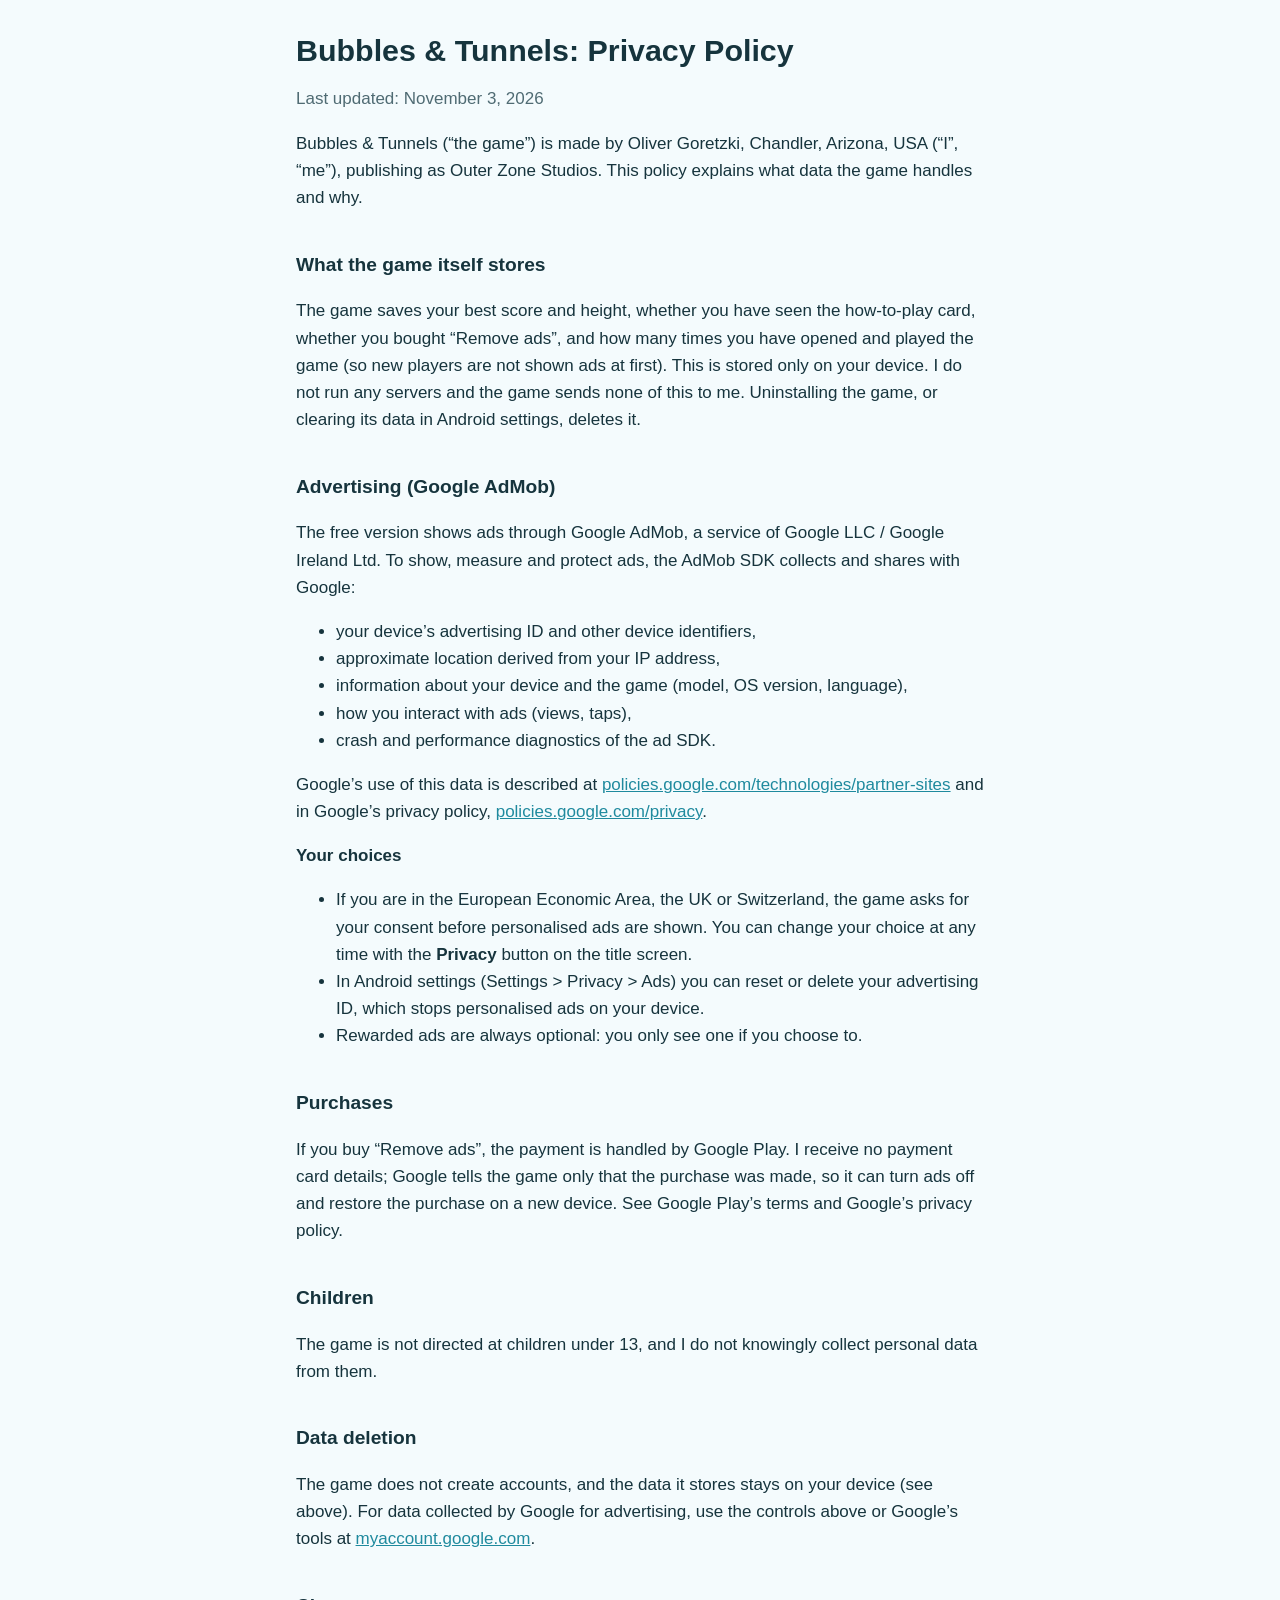
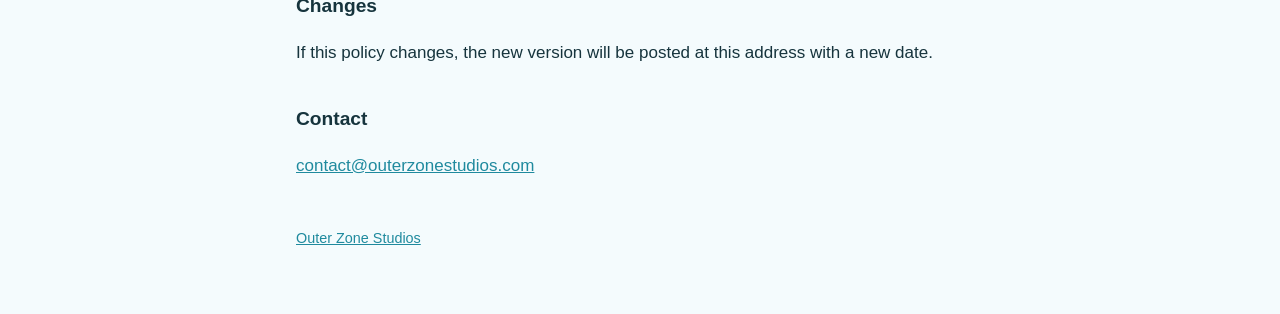
==== privacy.html @ eaf3fabd "Outer Zone Studios site with the Bubbles & Tunnels privacy policy Co-Authored-By: Claude Opus 5.5 <n" ====
<!doctype html>
<html lang="en">
<head>
<meta charset="utf-8">
<meta name="viewport" content="width=device-width, initial-scale=1">
<title>Bubbles &amp; Tunnels: Privacy Policy</title>
<link rel="stylesheet" href="/style.css">
</head>
<body>
<main>
<h1>Bubbles &amp; Tunnels: Privacy Policy</h1>
<p class="muted">Last updated: November 3, 2026</p>

<p>Bubbles &amp; Tunnels (“the game”) is made by Oliver Goretzki, Chandler, Arizona, USA
(“I”, “me”), publishing as Outer Zone Studios. This policy explains what data
the game handles and why.</p>

<h2>What the game itself stores</h2>
<p>The game saves your best score and height, whether you have seen the
how-to-play card, whether you bought “Remove ads”, and how many times you have
opened and played the game (so new players are not shown ads at first). This is
stored only on your device. I do not run any
servers and the game sends none of this to me. Uninstalling the game, or
clearing its data in Android settings, deletes it.</p>

<h2>Advertising (Google AdMob)</h2>
<p>The free version shows ads through Google AdMob, a service of Google LLC /
Google Ireland Ltd. To show, measure and protect ads, the AdMob SDK collects
and shares with Google:</p>
<ul>
<li>your device’s advertising ID and other device identifiers,</li>
<li>approximate location derived from your IP address,</li>
<li>information about your device and the game (model, OS version, language),</li>
<li>how you interact with ads (views, taps),</li>
<li>crash and performance diagnostics of the ad SDK.</li>
</ul>
<p>Google’s use of this data is described at
<a href="https://policies.google.com/technologies/partner-sites">policies.google.com/technologies/partner-sites</a>
and in Google’s privacy policy,
<a href="https://policies.google.com/privacy">policies.google.com/privacy</a>.</p>

<p><strong>Your choices</strong></p>
<ul>
<li>If you are in the European Economic Area, the UK or Switzerland, the game
asks for your consent before personalised ads are shown. You can change your
choice at any time with the <strong>Privacy</strong> button on the title screen.</li>
<li>In Android settings (Settings &gt; Privacy &gt; Ads) you can reset or delete
your advertising ID, which stops personalised ads on your device.</li>
<li>Rewarded ads are always optional: you only see one if you choose to.</li>
</ul>

<h2>Purchases</h2>
<p>If you buy “Remove ads”, the payment is handled by Google Play. I receive no
payment card details; Google tells the game only that the purchase was made,
so it can turn ads off and restore the purchase on a new device. See Google
Play’s terms and Google’s privacy policy.</p>

<h2>Children</h2>
<p>The game is not directed at children under 13, and I do not knowingly
collect personal data from them.</p>

<h2>Data deletion</h2>
<p>The game does not create accounts, and the data it stores stays on your
device (see above). For data collected by Google for advertising, use the
controls above or Google’s tools at
<a href="https://myaccount.google.com">myaccount.google.com</a>.</p>

<h2>Changes</h2>
<p>If this policy changes, the new version will be posted at this address with
a new date.</p>

<h2>Contact</h2>
<p><a href="mailto:contact@outerzonestudios.com">contact@outerzonestudios.com</a></p>

<footer><a href="/">Outer Zone Studios</a></footer>
</main>
</body>
</html>
---- style.css ----
:root { --bg: #f4fbfd; --ink: #16343d; --muted: #4f6b73; --accent: #1f8a9e; }
@media (prefers-color-scheme: dark) { :root { --bg: #0f1d21; --ink: #e3f1f4; --muted: #9db6bc; --accent: #5cc6d8; } }
* { box-sizing: border-box; }
body { margin: 0; background: var(--bg); color: var(--ink);
  font: 17px/1.6 -apple-system, BlinkMacSystemFont, "Segoe UI", Roboto, sans-serif; }
main { max-width: 720px; margin: 0 auto; padding: 32px 16px 64px; }
h1 { font-size: 1.9rem; line-height: 1.2; margin: 0 0 4px; }
h2 { font-size: 1.2rem; margin: 2em 0 .4em; }
a { color: var(--accent); }
.muted { color: var(--muted); }
footer { margin-top: 48px; font-size: .9rem; color: var(--muted); }
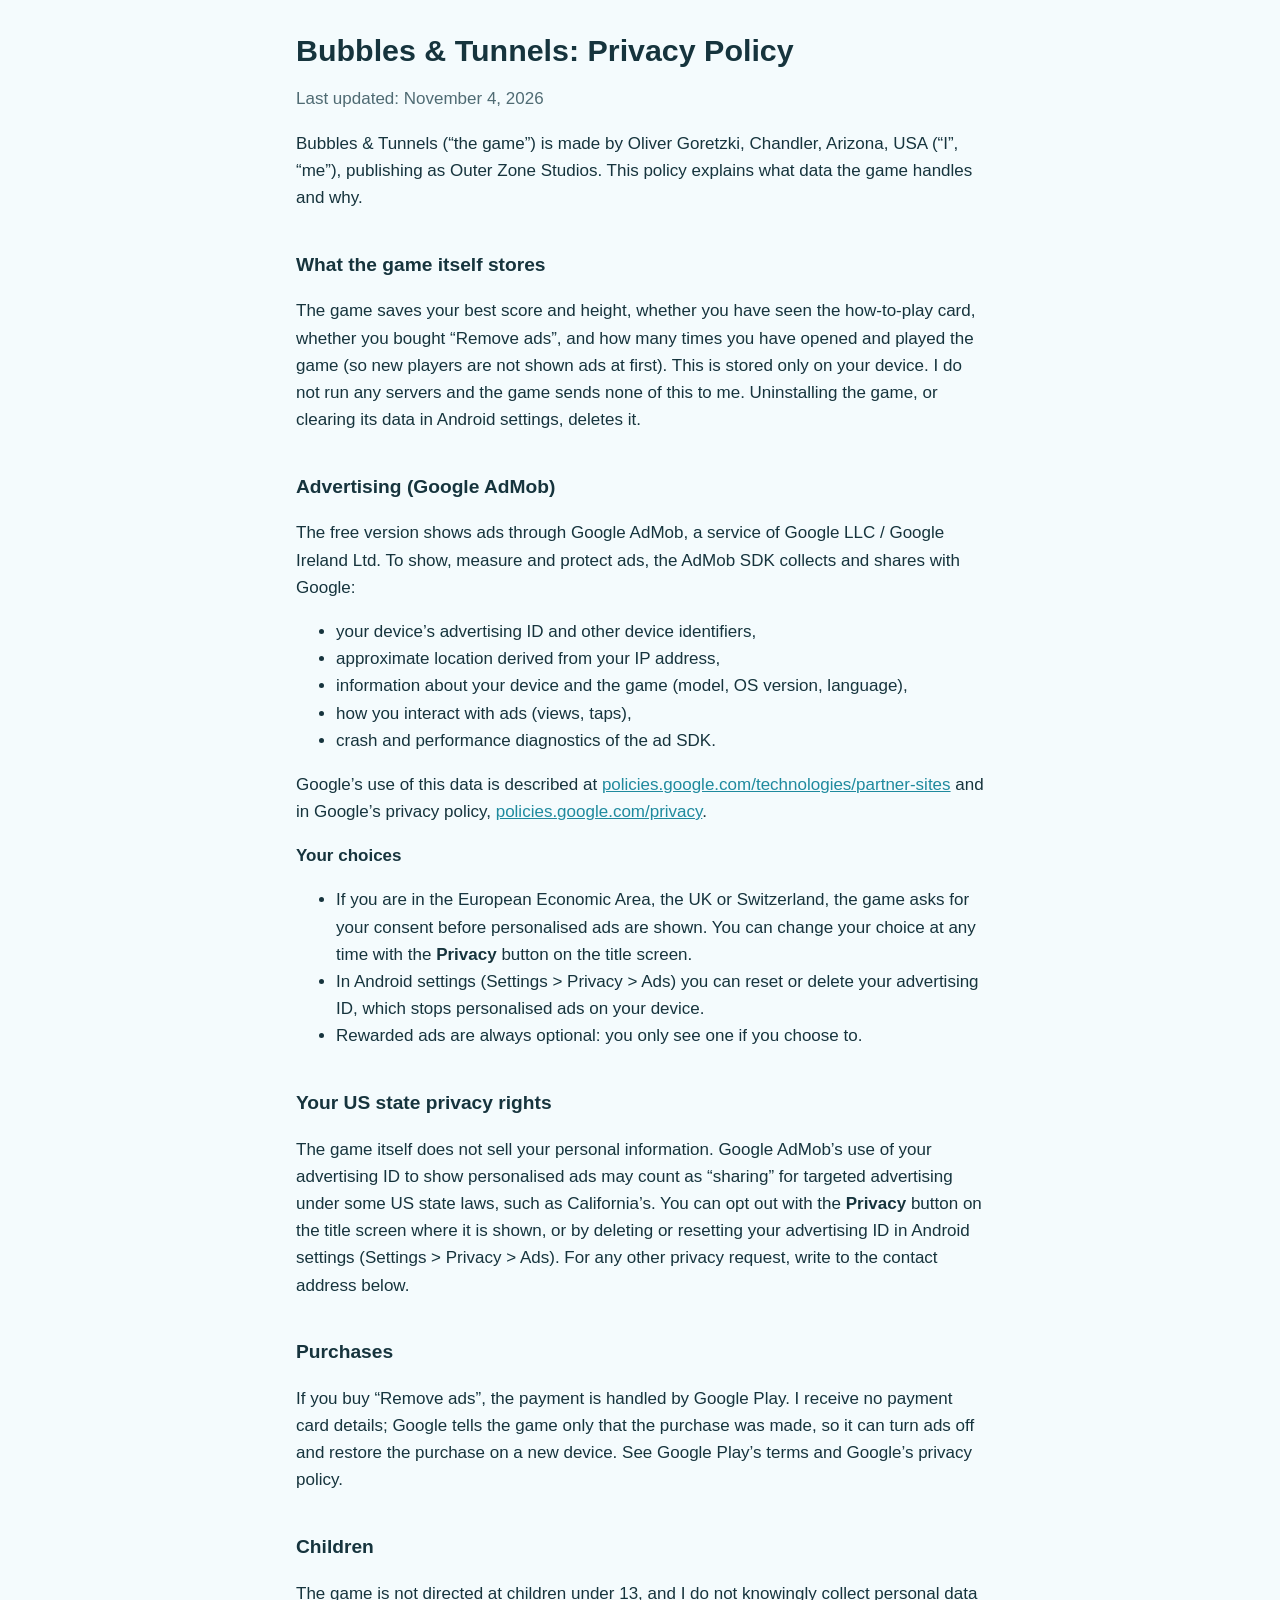
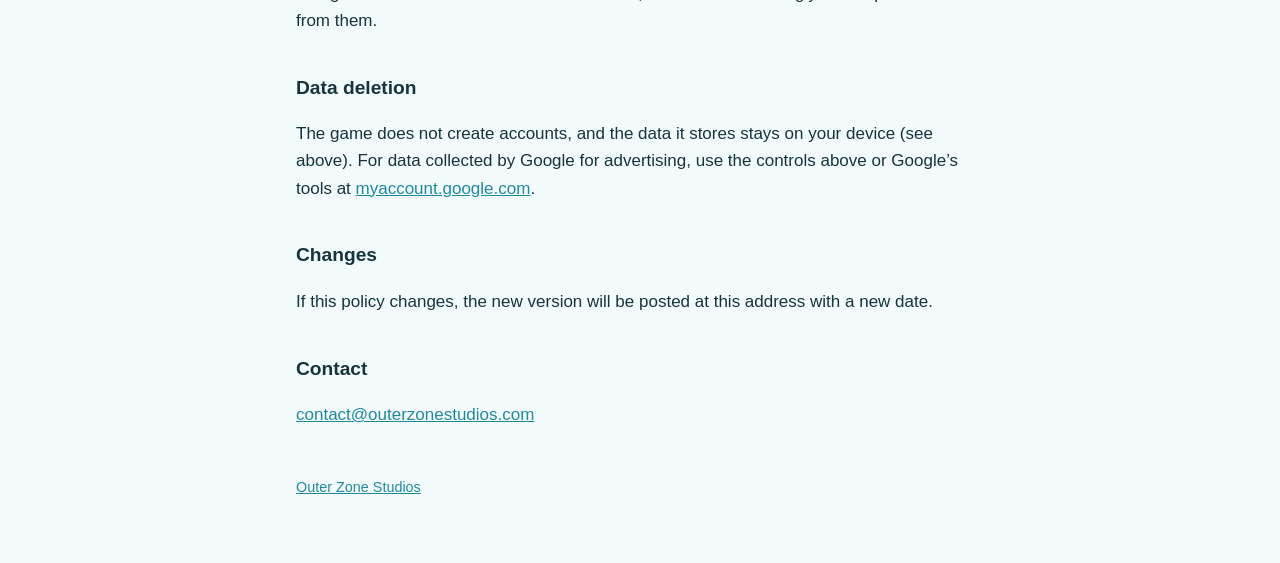
==== commit 4a885ec4: "Privacy policy: US state privacy rights, date Co-Authored-By: Claude Opus 5.5 <noreply@anthropic.com" ====
--- a/privacy.html
+++ b/privacy.html
@@ -9,7 +9,7 @@
 <body>
 <main>
 <h1>Bubbles &amp; Tunnels: Privacy Policy</h1>
-<p class="muted">Last updated: November 3, 2026</p>
+<p class="muted">Last updated: November 4, 2026</p>
 
 <p>Bubbles &amp; Tunnels (“the game”) is made by Oliver Goretzki, Chandler, Arizona, USA
 (“I”, “me”), publishing as Outer Zone Studios. This policy explains what data
@@ -49,6 +49,15 @@
 <li>Rewarded ads are always optional: you only see one if you choose to.</li>
 </ul>
 
+<h2>Your US state privacy rights</h2>
+<p>The game itself does not sell your personal information. Google AdMob’s use
+of your advertising ID to show personalised ads may count as “sharing” for
+targeted advertising under some US state laws, such as California’s. You can
+opt out with the <strong>Privacy</strong> button on the title screen where it is
+shown, or by deleting or resetting your advertising ID in Android settings
+(Settings &gt; Privacy &gt; Ads). For any other privacy request, write to the
+contact address below.</p>
+
 <h2>Purchases</h2>
 <p>If you buy “Remove ads”, the payment is handled by Google Play. I receive no
 payment card details; Google tells the game only that the purchase was made,
